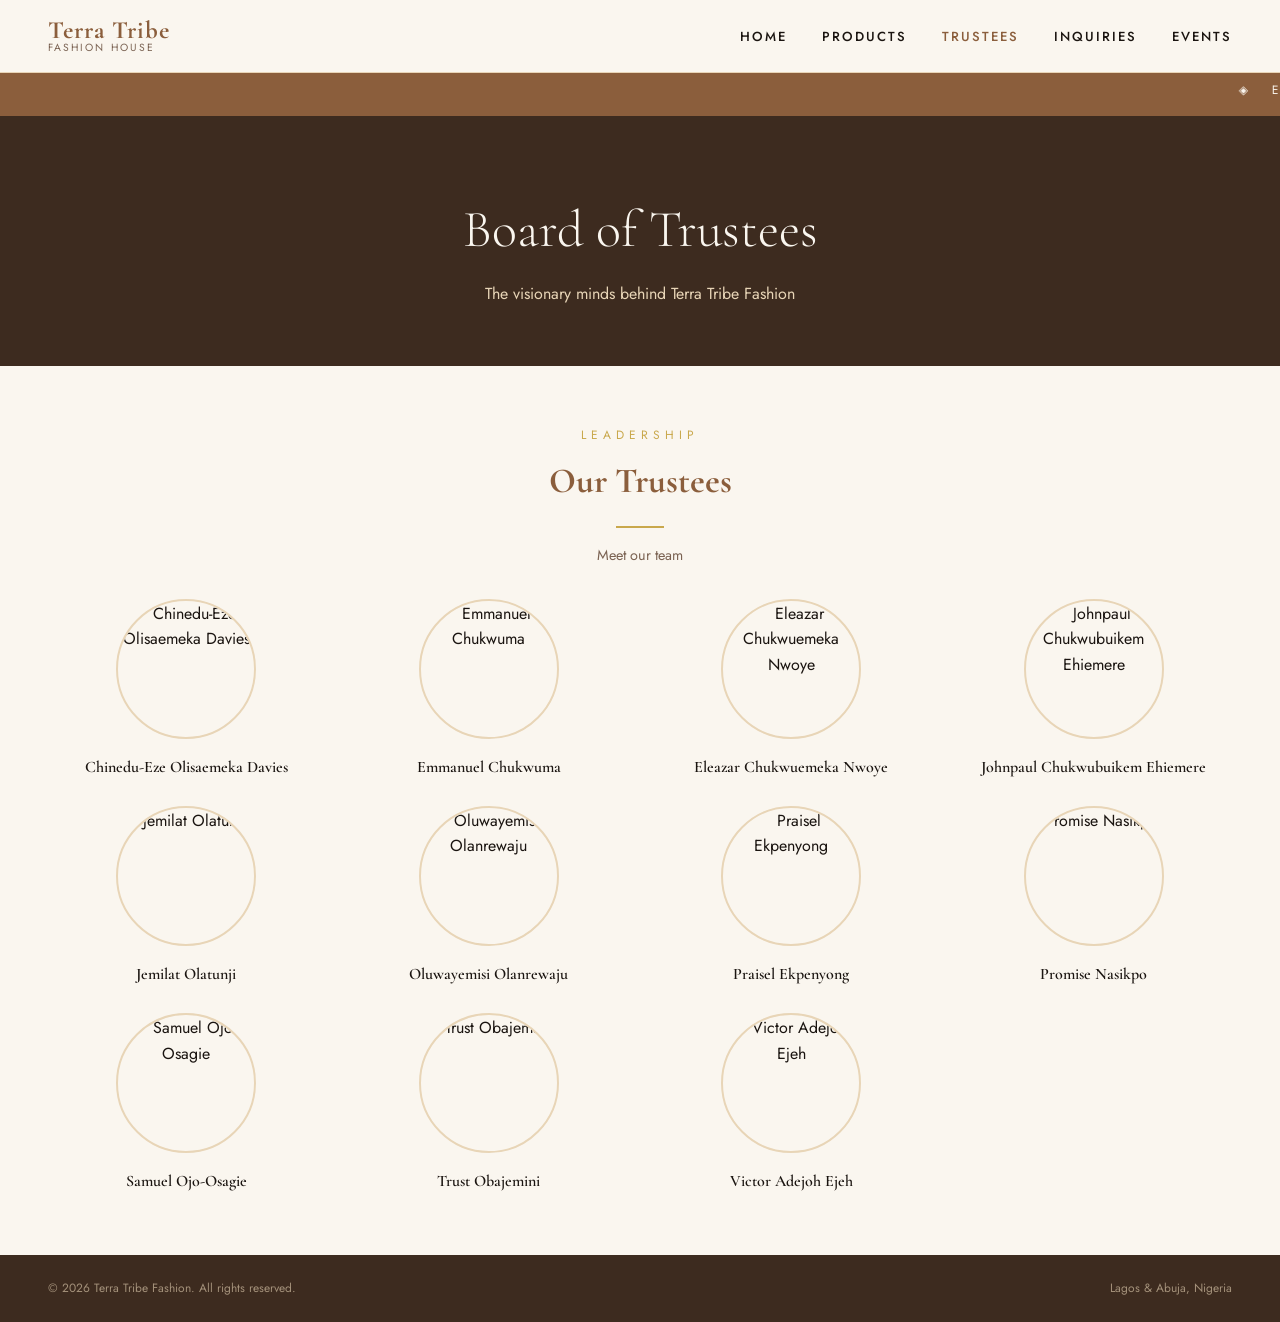
==== trustees.html @ f9cb7f0a "Initial commit via Netlify" ====
<!DOCTYPE html>
<html lang="en">
<head>
  <meta charset="UTF-8" />
  <meta name="viewport" content="width=device-width, initial-scale=1.0" />
  <title>Terra Tribe Fashion — Board of Trustees</title>
  <link rel="stylesheet" href="styles.css" />
</head>
<body>

<!-- HEADER / NAV -->
<header>
  <div class="container nav-inner">
    <a href="index.html" class="brand">
      <span class="brand-name">Terra Tribe</span>
      <span class="brand-tag">Fashion House</span>
    </a>
    <nav>
      <ul>
        <li><a href="index.html">Home</a></li>
        <li><a href="products.html">Products</a></li>
        <li><a href="trustees.html" class="active">Trustees</a></li>
        <li><a href="inquiries.html">Inquiries</a></li>
        <li><a href="events.html">Events</a></li>
      </ul>
    </nav>
  </div>
</header>

<!-- MARQUEE -->
<div class="marquee-bar">
  <marquee behavior="scroll" direction="left" scrollamount="5">
    &nbsp;&nbsp;&nbsp;&nbsp;&nbsp;&nbsp;&nbsp;◈&nbsp;&nbsp;&nbsp;EKO LUXE SEASON PREVIEW - TUESDAY, APRIL 21, 2026 - VICTORIA ISLAND, LAGOS
    &nbsp;&nbsp;&nbsp;&nbsp;&nbsp;&nbsp;&nbsp;◈&nbsp;&nbsp;&nbsp;LAGOS RUNWAY SHOWCASE NIGHT - FRIDAY, MAY 15, 2026 - IKOYI, LAGOS
    &nbsp;&nbsp;&nbsp;&nbsp;&nbsp;&nbsp;&nbsp;◈&nbsp;&nbsp;&nbsp;ABUJA COUTURE BRUNCH - SATURDAY, SEPTEMBER 12, 2026 - MAITAMA ABUJA
    &nbsp;&nbsp;&nbsp;&nbsp;&nbsp;&nbsp;&nbsp;◈&nbsp;&nbsp;&nbsp;YEAR END GALA &amp; AWARDS - SATURDAY, DECEMBER 5, 2026 - CBD, ABUJA
  </marquee>
</div>

<!-- MAIN CONTENT -->
<main>
<section class="page-hero">
  <h1>Board of Trustees</h1>
  <p>The visionary minds behind Terra Tribe Fashion</p>
</section>

  <section class="spacer">
    <div class="container">
      <div class="text-center mb2">
        <p class="section-label">Leadership</p>
        <h2 class="section-title">Our Trustees</h2>
        <span class="section-divider"></span>
        <p class="team-subtitle">Meet our team</p>
      </div>

      <div class="trustee-grid">

        <div class="trustee-card">
          <div class="trustee-photo"><img src="images/Chinedu.jpg" alt="Chinedu-Eze Olisaemeka Davies" /></div>
          <p class="trustee-name">Chinedu-Eze Olisaemeka Davies</p>
          <p class="trustee-email">c.olisaemeka1477@miva.edu.ng</p>
        </div>

        <div class="trustee-card">
          <div class="trustee-photo"><img src="images/Emmanuel.jpg" alt="Emmanuel Chukwuma" /></div>
          <p class="trustee-name">Emmanuel Chukwuma</p>
          <p class="trustee-email">e.chukwuma6065@miva.edu.ng</p>
        </div>

        <div class="trustee-card">
          <div class="trustee-photo"><img src="images/Eleazar.jpg" alt="Eleazar Chukwuemeka Nwoye" /></div>
          <p class="trustee-name">Eleazar Chukwuemeka Nwoye</p>
          <p class="trustee-email">e.nwoye8047@miva.edu.ng</p>
        </div>

        <div class="trustee-card">
          <div class="trustee-photo"><img src="images/Johnpaul.jpg" alt="Johnpaul Chukwubuikem Ehiemere" /></div>
          <p class="trustee-name">Johnpaul Chukwubuikem Ehiemere</p>
          <p class="trustee-email">j.ehiemere1678@miva.edu.ng</p>
        </div>

        <div class="trustee-card">
          <div class="trustee-photo"><img src="images/Jemilat.jpg" alt="Jemilat Olatunji" /></div>
          <p class="trustee-name">Jemilat Olatunji</p>
          <p class="trustee-email">j.olatunji9879@miva.edu.ng</p>
        </div>

        <div class="trustee-card">
          <div class="trustee-photo"><img src="images/Oluwayemisi.jpg" alt="Oluwayemisi Olanrewaju" /></div>
          <p class="trustee-name">Oluwayemisi Olanrewaju</p>
          <p class="trustee-email">o.olanrewaju4959@miva.edu.ng</p>
        </div>

        <div class="trustee-card">
          <div class="trustee-photo"><img src="images/Praisel.jpg" alt="Praisel Ekpenyong" /></div>
          <p class="trustee-name">Praisel Ekpenyong</p>
          <p class="trustee-email">p.ekpenyong8162@miva.edu.ng</p>
        </div>

        <div class="trustee-card">
          <div class="trustee-photo"><img src="images/Promise.jpg" alt="Promise Nasikpo" /></div>
          <p class="trustee-name">Promise Nasikpo</p>
          <p class="trustee-email">p.nasikpo1001@miva.edu.ng</p>
        </div>

        <div class="trustee-card">
          <div class="trustee-photo"><img src="images/Samuel.jpg" alt="Samuel Ojo-Osagie" /></div>
          <p class="trustee-name">Samuel Ojo-Osagie</p>
          <p class="trustee-email">s.ojo-osagie0352@miva.edu.ng</p>
        </div>

        <div class="trustee-card">
          <div class="trustee-photo"><img src="images/Trust.jpg" alt="Trust Obajemini" /></div>
          <p class="trustee-name">Trust Obajemini</p>
          <p class="trustee-email">t.obajemini1500@miva.edu.ng</p>
        </div>

        <div class="trustee-card">
          <div class="trustee-photo"><img src="images/Victor.jpg" alt="Victor Adejoh Ejeh" /></div>
          <p class="trustee-name">Victor Adejoh Ejeh</p>
          <p class="trustee-email">v.adejoh5863@miva.edu.ng</p>
        </div>

      </div>
    </div>
  </section>
</main>

<!-- FOOTER -->
<footer>
  <div class="container">
    <div class="footer-bottom">
      <span>&copy; 2026 Terra Tribe Fashion. All rights reserved.</span>
      <span>Lagos &amp; Abuja, Nigeria</span>
    </div>
  </div>
</footer>

<script src="js/trustees.js"></script>
</body>
</html>
---- styles.css ----
/* ============================================
   TERRA TRIBE FASHION — styles.css
   ============================================ */

@import url('https://fonts.googleapis.com/css2?family=Cormorant+Garamond:ital,wght@0,300;0,400;0,600;0,700;1,400&family=Jost:wght@400;500&display=swap');

/* ─── VARIABLES ─────────────────────────────── */
:root {
  --clay:  #8B5E3C;
  --sand:  #E8D5B7;
  --cream: #FAF6EF;
  --dark:  #1A1410;
  --mid:   #3D2B1F;
  --gold:  #C9A84C;
  --muted: #7A6252;

  --font-display: 'Cormorant Garamond', Georgia, serif;
  --font-body:    'Jost', sans-serif;
}

/* ─── RESET ─────────────────────────────────── */
*, *::before, *::after { box-sizing: border-box; margin: 0; padding: 0; }
html  { scroll-behavior: smooth; }
img   { display: block; max-width: 100%; height: auto; }
a     { color: inherit; text-decoration: none; }
ul    { list-style: none; }

body {
  font-family: var(--font-body);
  background: var(--cream);
  color: var(--dark);
  line-height: 1.6;
  overflow-x: hidden;
}

/* ─── LAYOUT ──────────────────────── */
.container   { max-width: 1240px; margin: 0 auto; padding: 0 28px; }
.text-center { text-align: center; }
.mt2         { margin-top: 2rem; }
.mb2         { margin-bottom: 2rem; }

/* Shared uppercase rule */
.brand-tag, nav a, .section-label,
.btn, .hero-eyebrow, .form-group label,
.event-date .month { text-transform: uppercase; }


/* ─── HEADER / NAV ─────────────────────────── */

header {
  position: sticky; top: 0; z-index: 900;
  background: var(--cream);
  border-bottom: 1px solid var(--sand);
}

.nav-inner { display: flex; align-items: center; justify-content: space-between; height: 72px; }
.brand     { display: flex; flex-direction: column; line-height: 1; }

.brand-name {
  font-family: var(--font-display);
  font-size: 1.55rem; font-weight: 700;
  color: var(--clay); letter-spacing: .04em;
}

.brand-tag { font-size: .65rem; letter-spacing: .2em; color: var(--muted); }

nav ul { display: flex; gap: 2.2rem; align-items: center; }

nav a {
  font-size: .82rem; font-weight: 500;
  letter-spacing: .15em; color: var(--dark);
  transition: color .3s ease;
}

nav a:hover,
nav a.active { color: var(--clay); }


/* ─── MARQUEE ───────────────────────────────── */
.marquee-bar          { background: var(--clay); padding: 8px 0; }
.marquee-bar marquee  { font-size: 12px; letter-spacing: 3px; color: var(--cream); }


/* ─── SECTION HEADINGS ──────────────────────── */
.section-label   { font-size: 12px; letter-spacing: 5px; color: var(--gold); margin-bottom: 8px; }
.section-title   { font-family: var(--font-display); font-size: 2.2rem; color: var(--clay); }
.section-divider { display: block; width: 48px; height: 2px; background: var(--gold); margin: 1rem auto 0; }


/* ─── BUTTONS ───────────────────────────────── */
.btn {
  display: inline-block; padding: 11px 28px;
  font-size: 13px; font-weight: 500; letter-spacing: 2px;
  border: 1px solid transparent;
  transition: all .3s ease;
}

.btn-gold    { background: var(--gold); color: var(--dark); border-color: var(--gold); }
.btn-primary { background: var(--clay); color: var(--cream); border-color: var(--clay); }
.btn-outline { background: transparent; color: var(--clay); border-color: var(--clay); }
.btn-outline-light { color: #fff; border-color: #fff; }
.btn-sm      { font-size: 12px; padding: 8px 16px; }

.btn-gold:hover    { opacity: .85; }
.btn-primary:hover { background: var(--mid); border-color: var(--mid); }
.btn-outline:hover { background: var(--clay); color: var(--cream); }


/* ─── HERO (HOME) ──────────────────────────── */
.hero {
  position: relative; min-height: 90vh;
  display: flex; align-items: center;
  background: var(--mid);
}

.hero-bg     { position: absolute; top: 0; right: 0; bottom: 0; left: 0; }
.hero-bg img { width: 100%; height: 100%; opacity: .55; }

.hero-content { position: relative; max-width: 720px; padding: 4rem 0; }

.hero-eyebrow { font-size: 12px; letter-spacing: 6px; color: var(--gold); margin-bottom: 1rem; }

.hero-title {
  font-family: var(--font-display);
  font-size: 72px; font-weight: 300;
  color: var(--cream); line-height: 1.05;
  margin-bottom: 1rem;
}

.hero-title em { font-style: italic; color: var(--gold); }
.hero-tagline  { color: var(--sand); font-size: 1.1rem; margin-bottom: 2rem; }
.hero-actions  { display: flex; gap: 1rem; flex-wrap: wrap; }


/* ─── PAGE SECTIONS ─────────────────────────── */
.intro-section { padding: 80px 0; text-align: center; }

.intro-text {
  max-width: 640px; margin: 1.5rem auto 0;
  color: var(--muted); font-size: 1.05rem; line-height: 1.8;
}

.featured-section,
.spacer         { padding: 60px 0; }
.section-header { text-align: center; margin-bottom: 3rem; }

.page-hero {
  background: var(--mid);
  padding: 72px 0 60px;
  text-align: center;
}

.page-hero h1 {
  font-family: var(--font-display);
  font-size: 52px; font-weight: 300;
  color: var(--cream);
}

.page-hero p { color: var(--sand); margin-top: .6rem; }


/* ─── PRODUCT GRID ─────────────────────────── */
.product-grid { display: grid; grid-template-columns: repeat(3, 1fr); gap: 2rem; }

.product-card {
  background: var(--cream);
  border: 1px solid var(--sand);
  overflow: hidden;
  transition: all .3s ease;
}

.product-card:hover {
  transform: translateY(-4px);
  box-shadow: 0 12px 40px rgba(0, 0, 0, .15);
}

.product-img-wrap     { width: 100%; height: 360px; overflow: hidden; }
.product-img-wrap img { width: 100%; height: 100%; }
.product-info         { padding: 1.2rem 1.4rem; }
.product-name         { font-family: var(--font-display); font-size: 1.1rem; font-weight: 600; }
.product-price        { font-size: .92rem; color: var(--clay); margin-top: .3rem; }
.product-actions      { display: flex; gap: .6rem; margin-top: .8rem; }


/* ─── SEARCH BAR ──────────────────────────── */
.search-wrap { display: flex; gap: 1rem; max-width: 480px; margin: 0 auto 2.5rem; }

.search-wrap input {
  flex: 1; padding: 11px 18px;
  border: 1px solid var(--sand); background: var(--cream);
  font-family: var(--font-body); font-size: 15px; outline: none;
}

.search-wrap input:focus { border-color: var(--clay); }
.no-results { text-align: center; padding: 3rem; color: var(--muted); display: none; }


/* ─── TRUSTEE GRID ─────────────────────────── */
.trustee-grid { display: grid; grid-template-columns: repeat(4, 1fr); gap: 1.6rem; }
.trustee-card { text-align: center; cursor: pointer; }

.trustee-email {
  display: none; font-size: 12px;
  color: var(--clay); margin-top: .4rem;
  word-break: break-all;
}

.trustee-photo {
  width: 140px; height: 140px;
  border-radius: 50%; overflow: hidden;
  border: 2px solid var(--sand);
  margin: 0 auto 1rem;
}

.trustee-photo img { width: 100%; height: 100%; }
.trustee-name      { font-family: var(--font-display); font-size: 1rem; font-weight: 600; }
.team-subtitle     { font-size: .9rem; color: var(--muted); margin-top: 1rem; }


/* ─── FORMS ────────────────────────────────── */
.form-section       { padding: 72px 0; }
.form-section-flush { padding-top: 0; }

.form-card {
  background: var(--cream);
  border: 1px solid var(--sand);
  padding: 2.5rem; max-width: 680px;
  margin: 0 auto;
}

.form-title {
  font-family: var(--font-display);
  font-size: 1.6rem; color: var(--clay);
  margin-bottom: 1.4rem; padding-bottom: .8rem;
  border-bottom: 1px solid var(--sand);
}

.form-row   { display: grid; grid-template-columns: 1fr 1fr; gap: 1.2rem; }
.form-group { margin-bottom: 1.2rem; }

.form-group label {
  display: block; font-size: 12px;
  letter-spacing: 2px; color: var(--muted);
  margin-bottom: .4rem;
}

.form-group input,
.form-group select,
.form-group textarea {
  width: 100%; padding: 11px 16px;
  border: 1px solid var(--sand); background: var(--cream);
  font-family: var(--font-body); font-size: 15px;
  outline: none; transition: border-color .3s ease;
}

.form-group input:focus,
.form-group select:focus,
.form-group textarea:focus { border-color: var(--clay); }

.form-group textarea { min-height: 110px; resize: vertical; }
.field-error   { font-size: 12px; color: #C0392B; margin-top: .3rem; display: none; }
.required-star { color: var(--clay); }

.success-msg {
  background: #E8F5E9; border: 1px solid #66BB6A;
  color: #2E7D32; padding: 1rem;
  font-size: 14px; display: none; margin-top: 1rem;
}


/* ─── EVENTS ───────────────────────────────── */
.filter-wrap { display: flex; gap: 1rem; margin-bottom: 2rem; }

.filter-btn {
  padding: 8px 20px;
  border: 1px solid var(--clay); background: transparent;
  color: var(--clay); font-family: var(--font-body);
  font-size: 13px; cursor: pointer;
}

.filter-btn.active { background: var(--clay); color: var(--cream); }

.events-list { display: flex; flex-direction: column; gap: 1.6rem; }

.event-card {
  display: grid; grid-template-columns: auto 1fr;
  gap: 1.5rem; align-items: center;
  padding: 1.8rem 2rem;
  background: var(--cream);
  border: 1px solid var(--sand);
  border-left: 4px solid var(--clay);
}

.event-date       { text-align: center; min-width: 70px; font-family: var(--font-display); }
.event-date .day  { font-size: 2.2rem; font-weight: 700; color: var(--clay); line-height: 1; }

.event-date .month,
.event-date .year { font-size: 12px; letter-spacing: 3px; color: var(--muted); }

.event-info h3    { font-family: var(--font-display); font-size: 1.3rem; color: var(--clay); }

.event-info p,
.event-desc  { font-size: 14px; color: var(--muted); margin-top: .2rem; }
.event-desc  { margin-top: .5rem; }


/* ─── FOOTER ───────────────────────────────── */
footer         { background: var(--mid); color: var(--sand); padding: 24px 0; }
.footer-bottom { display: flex; justify-content: space-between; font-size: 12px; opacity: .6; }


/* ─── BACK TO TOP ──────────────────────────── */
#back-to-top {
  position: fixed; bottom: 2rem; right: 2rem;
  width: 48px; height: 48px;
  background: var(--clay); color: var(--cream);
  font-size: 1.2rem;
  display: flex; align-items: center; justify-content: center;
  opacity: 0; pointer-events: none;
  transition: all .3s ease;
}

#back-to-top.visible { opacity: 1; pointer-events: auto; }
#back-to-top:hover   { background: var(--mid); }


/* ─── RESPONSIVE ───────────────────────────── */
@media (max-width: 768px) {
  .product-grid { grid-template-columns: 1fr; }
  .trustee-grid { grid-template-columns: repeat(2, 1fr); }
  .form-row     { grid-template-columns: 1fr; }
  .event-card   { grid-template-columns: 1fr; gap: .8rem; }
  .hero-title   { font-size: 42px; }
}
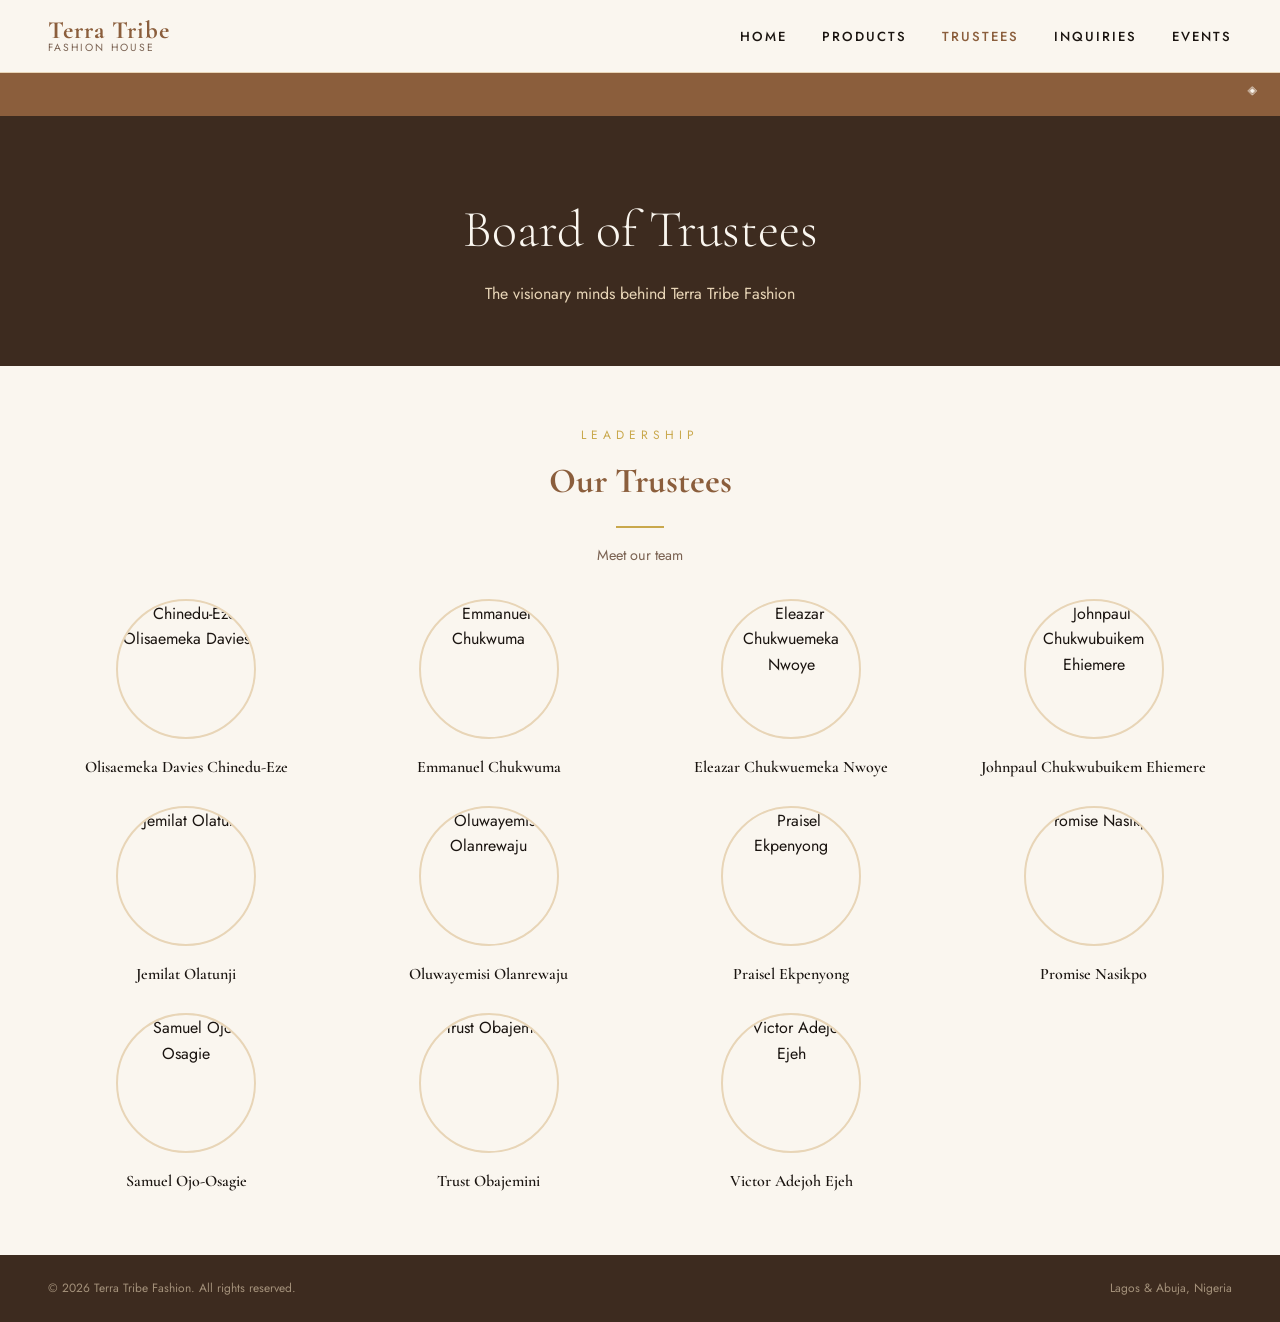
==== commit d805fc85: "Update trustee name format for Chinedu-Eze" ====
--- a/trustees.html
+++ b/trustees.html
@@ -57,7 +57,7 @@
 
         <div class="trustee-card">
           <div class="trustee-photo"><img src="images/Chinedu.jpg" alt="Chinedu-Eze Olisaemeka Davies" /></div>
-          <p class="trustee-name">Chinedu-Eze Olisaemeka Davies</p>
+          <p class="trustee-name">Olisaemeka Davies Chinedu-Eze</p>
           <p class="trustee-email">c.olisaemeka1477@miva.edu.ng</p>
         </div>
 
